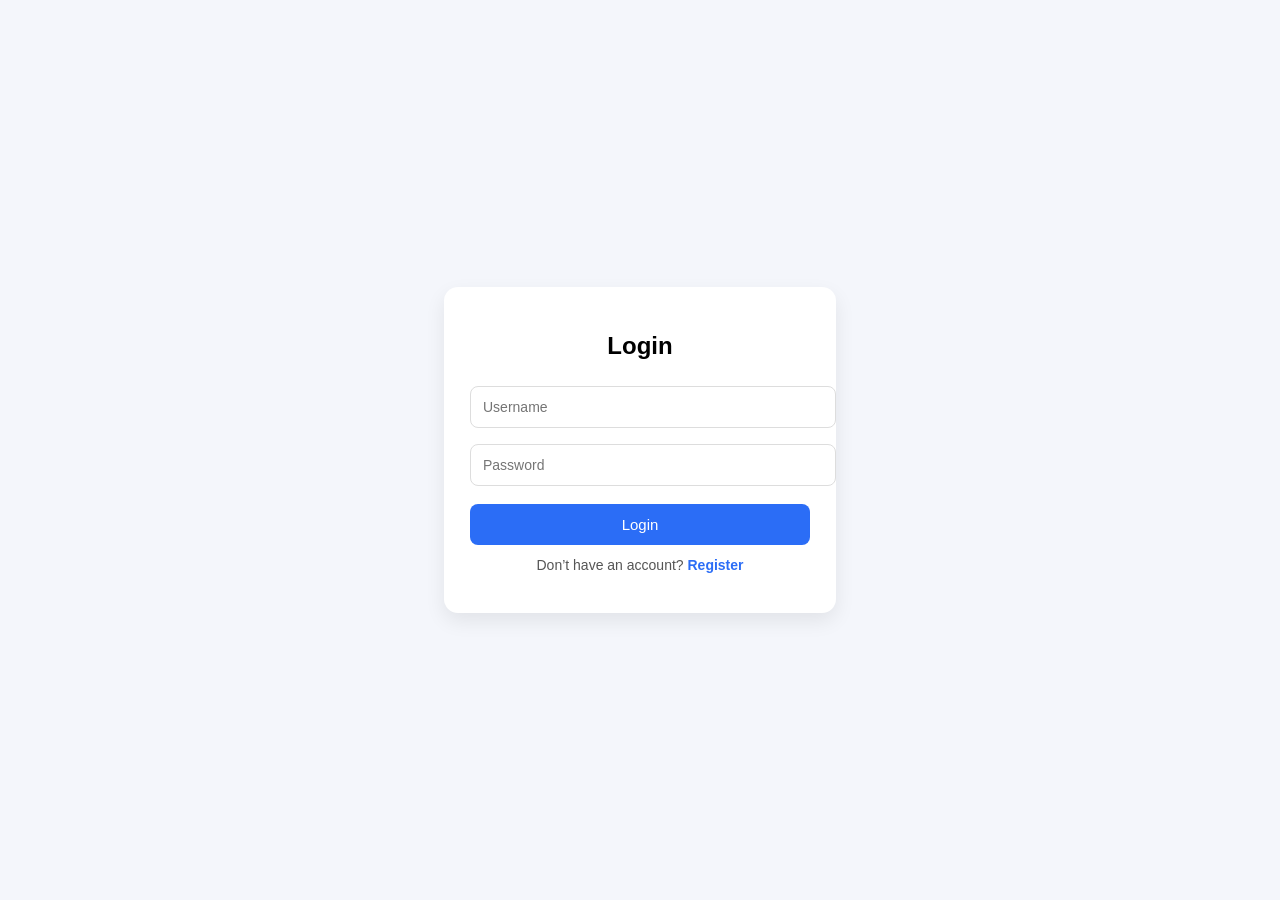
==== index.html @ b065e047 "The Student Productivity Suite is a web-based application that helps students organize their studies" ====
<!DOCTYPE html>
<html lang="en">
<head>
  <meta charset="UTF-8">
  <meta name="viewport" content="width=device-width, initial-scale=1.0">
  <title>Login / Register - Student Productivity Suite</title>
  <link rel="stylesheet" href=css/login_regi.css>
</head>
<body>

  <div class="auth-box">

    <h2 id="formTitle">Login</h2>

    <input type="text" id="username" placeholder="Username">
    <input type="password" id="password" placeholder="Password">

    <button id="submitBtn">Login</button>

    <p class="switch-text">
      Don’t have an account? <span id="switchForm">Register</span>
    </p>

    <p id="msg"></p>

  </div>

<script src="js/login_regi.js"></script>
</body>
</html>
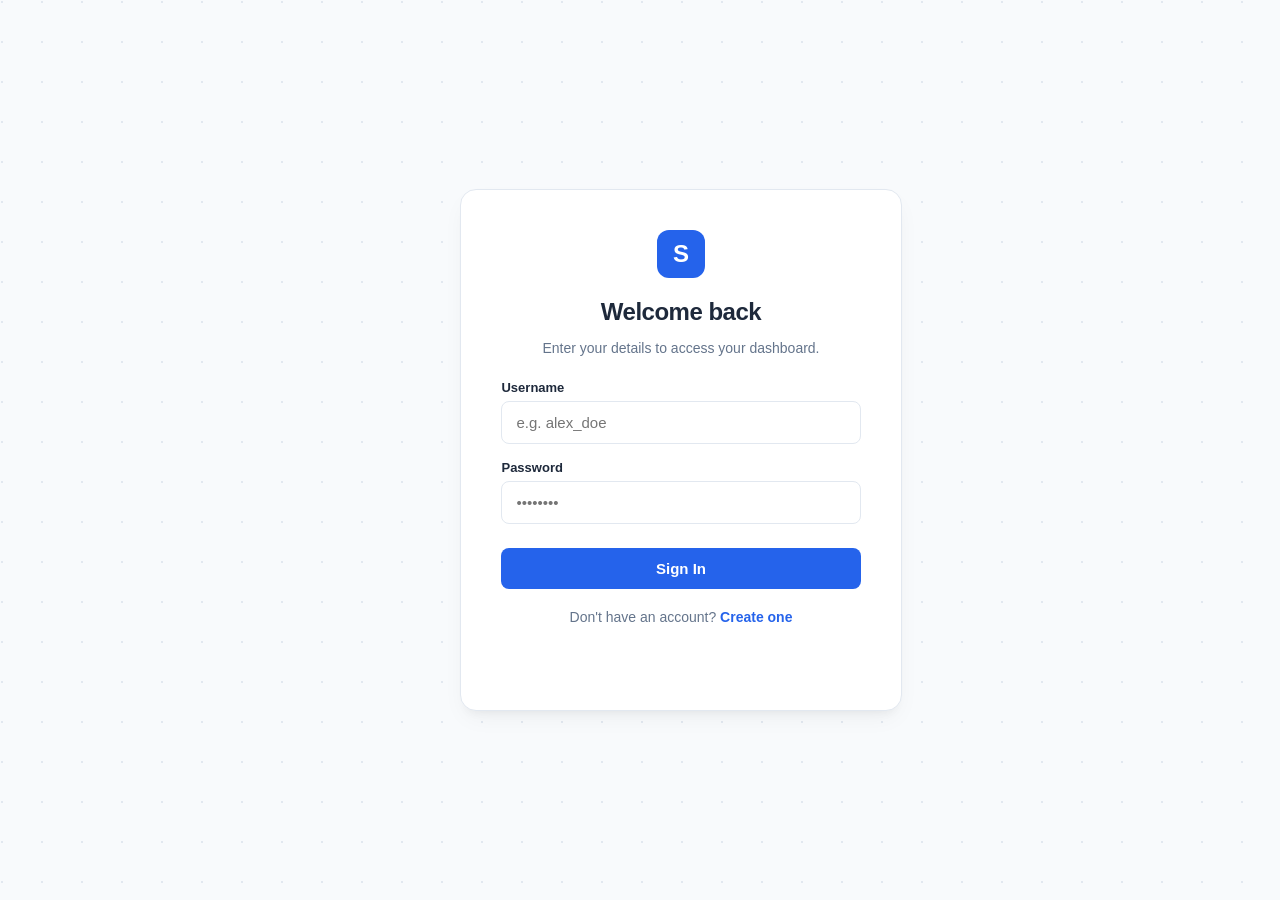
==== commit 378c49a8: "Change the login page or index page design..." ====
--- a/index.html
+++ b/index.html
@@ -3,28 +3,38 @@
 <head>
   <meta charset="UTF-8">
   <meta name="viewport" content="width=device-width, initial-scale=1.0">
-  <title>Login / Register - Student Productivity Suite</title>
-  <link rel="stylesheet" href=css/login_regi.css>
+  <title>Welcome - StudentSuite</title>
+  <link rel="stylesheet" href="css/login_regi.css">
 </head>
 <body>
 
-  <div class="auth-box">
+  <div class="auth-container">
+    <div class="auth-box">
+      <div class="brand-logo">S</div>
+      <h2 id="formTitle">Welcome back</h2>
+      <p class="subtitle" id="formSubtitle">Enter your details to access your dashboard.</p>
 
-    <h2 id="formTitle">Login</h2>
+      <div class="input-group">
+        <label for="username">Username</label>
+        <input type="text" id="username" placeholder="e.g. alex_doe">
+      </div>
 
-    <input type="text" id="username" placeholder="Username">
-    <input type="password" id="password" placeholder="Password">
+      <div class="input-group">
+        <label for="password">Password</label>
+        <input type="password" id="password" placeholder="••••••••">
+      </div>
 
-    <button id="submitBtn">Login</button>
+      <button id="submitBtn">Sign In</button>
 
-    <p class="switch-text">
-      Don’t have an account? <span id="switchForm">Register</span>
-    </p>
+      <p class="switch-text">
+        <span id="switchHint">Don't have an account?</span> 
+        <span id="switchForm">Create one</span>
+      </p>
 
-    <p id="msg"></p>
-
+      <p id="msg"></p>
+    </div>
   </div>
 
-<script src="js/login_regi.js"></script>
+  <script src="js/login_regi.js"></script>
 </body>
-</html>
+</html>
--- a/css/login_regi.css
+++ b/css/login_regi.css
@@ -0,0 +1,130 @@
+:root {
+  --primary: #2563eb;
+  --primary-hover: #1d4ed8;
+  --bg: #f8fafc;
+  --text-main: #1e293b;
+  --text-muted: #64748b;
+  --white: #ffffff;
+  --border: #e2e8f0;
+}
+
+body {
+  margin: 0;
+  background-color: var(--bg);
+  background-image: radial-gradient(circle at 2px 2px, #e2e8f0 1px, transparent 0);
+  background-size: 40px 40px; /* Subtle grid pattern */
+  font-family: 'Inter', -apple-system, BlinkMacSystemFont, "Segoe UI", Roboto, sans-serif;
+  display: flex;
+  justify-content: center;
+  align-items: center;
+  height: 100vh;
+  color: var(--text-main);
+}
+
+.auth-box {
+  width: 100%;
+  max-width: 400px;
+  background: var(--white);
+  padding: 40px;
+  border-radius: 16px;
+  box-shadow: 0 10px 25px -5px rgba(0, 0, 0, 0.05), 0 8px 10px -6px rgba(0, 0, 0, 0.05);
+  border: 1px solid var(--border);
+  text-align: center;
+}
+
+.brand-logo {
+  width: 48px;
+  height: 48px;
+  background: var(--primary);
+  color: white;
+  border-radius: 12px;
+  display: flex;
+  align-items: center;
+  justify-content: center;
+  font-weight: bold;
+  font-size: 24px;
+  margin: 0 auto 20px;
+}
+
+h2 {
+  font-size: 24px;
+  font-weight: 700;
+  margin: 0 0 8px;
+  letter-spacing: -0.5px;
+}
+
+.subtitle {
+  color: var(--text-muted);
+  font-size: 14px;
+  margin-bottom: 24px;
+}
+
+.input-group {
+  text-align: left;
+  margin-bottom: 16px;
+}
+
+.input-group label {
+  display: block;
+  font-size: 13px;
+  font-weight: 600;
+  margin-bottom: 6px;
+  color: var(--text-main);
+}
+
+input {
+  width: 100%;
+  padding: 12px 14px;
+  box-sizing: border-box;
+  border: 1px solid var(--border);
+  border-radius: 8px;
+  font-size: 15px;
+  transition: all 0.2s;
+  outline: none;
+}
+
+input:focus {
+  border-color: var(--primary);
+  box-shadow: 0 0 0 4px rgba(37, 99, 235, 0.1);
+}
+
+button {
+  width: 100%;
+  padding: 12px;
+  margin-top: 8px;
+  background: var(--primary);
+  color: white;
+  border: none;
+  font-size: 15px;
+  font-weight: 600;
+  border-radius: 8px;
+  cursor: pointer;
+  transition: background 0.2s;
+}
+
+button:hover {
+  background: var(--primary-hover);
+}
+
+.switch-text {
+  margin-top: 20px;
+  font-size: 14px;
+  color: var(--text-muted);
+}
+
+#switchForm {
+  color: var(--primary);
+  cursor: pointer;
+  font-weight: 600;
+  text-decoration: none;
+}
+
+#switchForm:hover {
+  text-decoration: underline;
+}
+
+#msg {
+  margin-top: 16px;
+  font-size: 13px;
+  min-height: 1.2em;
+}
